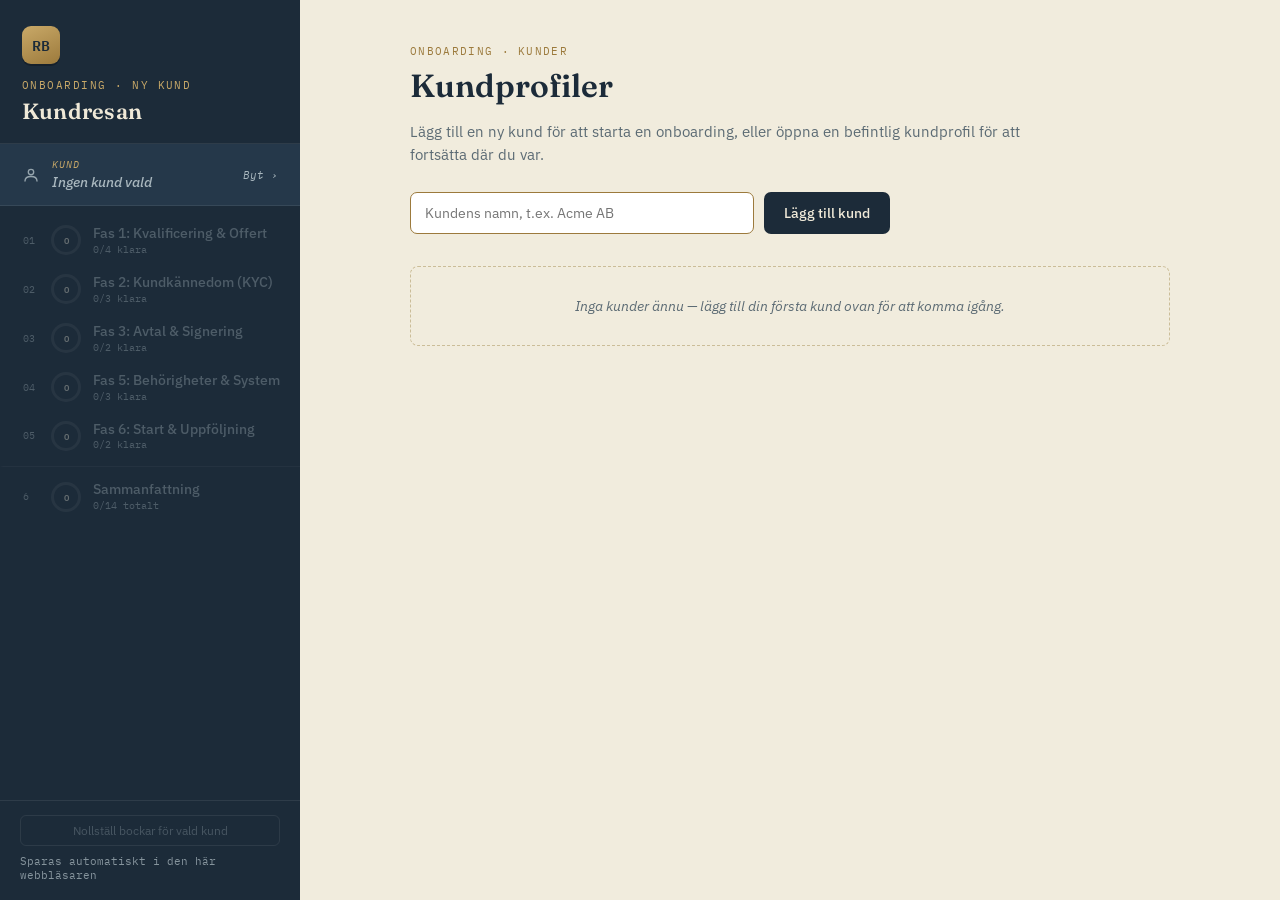
==== index.html @ bda029a4 "Rename Index.html to index.html" ====
<!DOCTYPE html>
<html lang="sv">
<head>
<meta charset="UTF-8">
<meta name="viewport" content="width=device-width, initial-scale=1.0">
<title>Kundresa · Onboardingchecklista</title>
<link rel="preconnect" href="https://fonts.googleapis.com">
<link rel="preconnect" href="https://fonts.gstatic.com" crossorigin>
<link href="https://fonts.googleapis.com/css2?family=Fraunces:ital,opsz,wght@0,9..144,500;0,9..144,600;0,9..144,700;1,9..144,500&family=IBM+Plex+Sans:wght@400;500;600&family=IBM+Plex+Mono:wght@500;600&display=swap" rel="stylesheet">
<!-- Länk till CSS-filen -->
<link rel="stylesheet" href="style.css">
</head>
<body>

<aside id="sidebar">
  <div class="brand">
    <div class="mark">RB</div>
    <div class="eyebrow">Onboarding · Ny kund</div>
    <h1>Kundresan</h1>
  </div>
  <button id="client-btn" type="button">
    <svg viewBox="0 0 24 24" fill="none" stroke="currentColor" stroke-width="1.8"><path d="M4 20c0-4 3.5-6 8-6s8 2 8 6" stroke-linecap="round"/><circle cx="12" cy="8" r="3.6"/></svg>
    <span class="cb-text">
      <span class="cb-cap">Kund</span>
      <span class="cb-name" id="client-name-label">Ingen kund vald</span>
    </span>
    <span class="cb-chevron">Byt ›</span>
  </button>
  <nav id="tabs"></nav>
  <div id="sidebar-footer">
    <button id="reset-btn" type="button">Nollställ bockar för vald kund</button>
    <div id="save-status">Sparas automatiskt i den här webbläsaren</div>
  </div>
</aside>

<main id="main"></main>

<!-- Länk till JavaScript-filen -->
<script src="script.js"></script>
</body>
</html>
---- style.css ----
:root{
    --ink:#1C2B39;
    --ink-2:#25384A;
    --ink-3:#2E4459;
    --parchment:#F1ECDD;
    --parchment-2:#E4DAC0;
    --parchment-3:#D8CBA8;
    --brass:#9C7A3C;
    --brass-light:#C9A968;
    --red:#A63B32;
    --green:#3E7A55;
    --line:#CBBD98;
    --text-dark:#20303F;
    --text-dim:#5C6B74;
    --text-light:#EFE9D8;
    --text-light-dim:#A9B7BE;
  }
  *{box-sizing:border-box;}
  html,body{margin:0;padding:0;height:100%;}
  body{
    font-family:'IBM Plex Sans', sans-serif;
    background:var(--parchment);
    color:var(--text-dark);
    display:flex;
    min-height:100vh;
    overflow:hidden;
  }
  ::selection{ background:var(--brass-light); color:var(--ink); }
  button{ font-family:inherit; }

  /* ---------- SIDEBAR ---------- */
  #sidebar{
    width:300px;
    min-width:300px;
    background:var(--ink);
    color:var(--text-light);
    display:flex;
    flex-direction:column;
    height:100vh;
  }
  .brand{
    padding:26px 22px 18px 22px;
    border-bottom:1px solid rgba(255,255,255,0.08);
  }
  .brand .mark{
    width:38px;height:38px;border-radius:9px;
    background:linear-gradient(155deg, var(--brass-light), var(--brass));
    display:flex;align-items:center;justify-content:center;
    font-family:'IBM Plex Mono',monospace;font-weight:600;color:var(--ink);
    font-size:15px; margin-bottom:14px;
    box-shadow: 0 2px 0 rgba(0,0,0,0.25);
  }
  .brand .eyebrow{
    font-family:'IBM Plex Mono',monospace;
    font-size:10.5px; letter-spacing:.14em; text-transform:uppercase;
    color:var(--brass-light); margin-bottom:5px;
  }
  .brand h1{
    font-family:'Fraunces', serif; font-weight:600; font-size:22px;
    margin:0; letter-spacing:.01em; color:var(--text-light);
  }

  #client-btn{
    display:flex; align-items:center; gap:12px; width:100%;
    background:var(--ink-2); border:none; border-bottom:1px solid rgba(255,255,255,0.08);
    color:var(--text-light); padding:14px 22px; cursor:pointer; text-align:left;
    transition:background .15s ease;
  }
  #client-btn:hover{ background:var(--ink-3); }
  #client-btn.no-client{ color:var(--text-light-dim); font-style:italic; }
  #client-btn svg{ width:18px; height:18px; flex-shrink:0; opacity:.85; }
  #client-btn .cb-text{ flex:1; min-width:0; }
  #client-btn .cb-cap{
    font-family:'IBM Plex Mono',monospace; font-size:9.5px; letter-spacing:.1em;
    text-transform:uppercase; color:var(--brass-light); display:block; margin-bottom:2px;
  }
  #client-btn .cb-name{ font-size:14px; font-weight:500; white-space:nowrap; overflow:hidden; text-overflow:ellipsis; display:block; }
  #client-btn .cb-chevron{ font-family:'IBM Plex Mono',monospace; font-size:11px; color:var(--text-light-dim); }

  nav#tabs{
    flex:1; overflow-y:auto; padding:10px 0 10px 0;
  }
  nav#tabs::-webkit-scrollbar{width:8px;}
  nav#tabs::-webkit-scrollbar-thumb{background:var(--ink-3); border-radius:4px;}
  nav#tabs.disabled{ opacity:.35; pointer-events:none; }

  .tab-btn{
    width:100%; background:none; border:none; cursor:pointer;
    display:flex; align-items:center; gap:12px;
    padding:9px 20px; text-align:left;
    border-left:3px solid transparent;
    color:var(--text-light-dim);
    font-family:'IBM Plex Sans', sans-serif;
    transition:background .15s ease, color .15s ease, border-color .15s ease;
  }
  .tab-btn:hover{ background:var(--ink-2); color:var(--text-light); }
  .tab-btn.active{
    background:var(--ink-2); color:var(--text-light);
    border-left-color:var(--brass-light);
  }
  .tab-btn .num{
    font-family:'IBM Plex Mono',monospace; font-size:10px; color:var(--text-light-dim);
    width:16px; flex-shrink:0;
  }
  .tab-btn.active .num{ color: var(--brass-light); }
  .tab-btn .label{
    flex:1; min-width:0;
    display:flex; flex-direction:column; gap:1px;
  }
  .tab-btn .label .t{
    font-size:13.5px; font-weight:500; line-height:1.25;
    white-space:normal;
  }
  .tab-btn .label .f{
    font-family:'IBM Plex Mono',monospace; font-size:10px; color:var(--text-light-dim);
  }
  .tab-btn.summary-btn{
    border-top:1px solid rgba(255,255,255,0.1);
    margin-top:6px; padding-top:14px;
  }

  .ring{
    --pct:0; --ringcolor:#A63B32;
    width:30px; height:30px; border-radius:50%; flex-shrink:0;
    background:conic-gradient(var(--ringcolor) calc(var(--pct)*1%), rgba(255,255,255,.14) 0);
    display:flex; align-items:center; justify-content:center;
    position:relative;
  }
  .ring::before{
    content:''; position:absolute; inset:3px; border-radius:50%;
    background:var(--ink);
  }
  .ring span{
    position:relative; z-index:1;
    font-family:'IBM Plex Mono',monospace; font-size:8.5px; font-weight:600;
    color:var(--text-light);
  }
  .tab-btn.active .ring::before{ background:var(--ink-2); }

  #sidebar-footer{
    padding:14px 20px 18px 20px; border-top:1px solid rgba(255,255,255,0.08);
    font-family:'IBM Plex Mono',monospace; font-size:10.5px; color:var(--text-light-dim);
  }
  #reset-btn{
    background:none; border:1px solid rgba(255,255,255,0.25); color:var(--text-light-dim);
    font-family:'IBM Plex Sans',sans-serif; font-size:11.5px; padding:7px 12px;
    border-radius:6px; cursor:pointer; width:100%; margin-bottom:8px;
    transition:all .15s ease;
  }
  #reset-btn:hover{ border-color:var(--red); color:#e6a49e; }
  #reset-btn:disabled{ opacity:.3; cursor:not-allowed; }
  #save-status{ opacity:.75; }

  /* ---------- MAIN ---------- */
  #main{
    flex:1; height:100vh; overflow-y:auto;
    padding:44px 56px 80px 56px;
  }
  .page{ display:none; max-width:760px; margin:0 auto; animation:fade .25s ease; }
  .page.active{ display:block; }
  @keyframes fade{ from{opacity:0; transform:translateY(4px);} to{opacity:1; transform:translateY(0);} }

  .page-eyebrow{
    font-family:'IBM Plex Mono',monospace; font-size:11px; letter-spacing:.12em;
    text-transform:uppercase; color:var(--brass); margin-bottom:8px;
  }
  .page h2{
    font-family:'Fraunces', serif; font-size:32px; font-weight:600; margin:0 0 10px 0;
    color:var(--ink);
  }
  .page .syfte{
    font-size:14.5px; line-height:1.6; color:var(--text-dim); max-width:620px; margin-bottom:26px;
  }

  .progress-wrap{ margin-bottom:34px; }
  .progress-top{
    display:flex; align-items:baseline; justify-content:space-between; margin-bottom:8px;
  }
  .progress-top .pct-num{
    font-family:'IBM Plex Mono',monospace; font-size:15px; font-weight:600; color:var(--ink);
  }
  .progress-top .frac{
    font-family:'IBM Plex Mono',monospace; font-size:12px; color:var(--text-dim);
  }
  .bar-track{
    height:15px; border-radius:8px; background:var(--parchment-3);
    border:1px solid var(--brass); overflow:hidden; position:relative;
  }
  .bar-fill{
    height:100%; border-radius:7px; width:0%;
    background:var(--red);
    transition:width .3s ease, background-color .3s ease;
  }

  .group{ margin-bottom:28px; }
  .group-head{
    display:flex; align-items:baseline; gap:8px; margin-bottom:4px;
    padding-bottom:6px; border-bottom:1px solid var(--line);
  }
  .group-head .gnum{
    font-family:'IBM Plex Mono',monospace; font-size:12px; color:var(--brass); font-weight:600;
  }
  .group-head .gtitle{
    font-family:'Fraunces', serif; font-style:italic; font-size:16px; color:var(--ink);
    font-weight:500;
  }

  .item{
    display:flex; align-items:flex-start; gap:12px;
    padding:9px 2px; border-bottom:1px dotted var(--line);
    cursor:pointer;
  }
  .item:last-child{ border-bottom:none; }
  .item input{ display:none; }
  .box{
    width:19px; height:19px; margin-top:1px; flex-shrink:0;
    border:2px solid var(--brass); border-radius:4px;
    display:flex; align-items:center; justify-content:center;
    background:var(--parchment); transition:all .15s ease;
  }
  .box svg{ width:12px; height:12px; opacity:0; transform:scale(.5); transition:all .15s ease; }
  .item input:checked + .box{ background:var(--green); border-color:var(--green); }
  .item input:checked + .box svg{ opacity:1; transform:scale(1); }
  .item span.txt{
    font-size:14px; line-height:1.5; color:var(--text-dark); padding-top:1px;
    transition:color .15s ease;
  }
  .item input:checked ~ span.txt{ color:var(--text-dim); }

  /* ---------- SUMMARY PAGE ---------- */
  .summary-hero{
    display:flex; flex-direction:column; align-items:center; text-align:center;
    padding:10px 0 40px 0; border-bottom:1px solid var(--line); margin-bottom:30px;
  }
  .big-ring{
    --pct:0; --ringcolor:#A63B32;
    width:150px; height:150px; border-radius:50%;
    background:conic-gradient(var(--ringcolor) calc(var(--pct)*1%), var(--parchment-3) 0);
    display:flex; align-items:center; justify-content:center; margin-bottom:16px;
    position:relative;
  }
  .big-ring::before{ content:''; position:absolute; inset:9px; border-radius:50%; background:var(--parchment); box-shadow:inset 0 0 0 1px var(--brass); }
  .big-ring .num{
    position:relative; z-index:1; font-family:'IBM Plex Mono',monospace;
    font-size:34px; font-weight:600; color:var(--ink);
  }
  .summary-hero .cap{
    font-family:'IBM Plex Mono',monospace; font-size:11px; letter-spacing:.12em;
    text-transform:uppercase; color:var(--brass);
  }
  .summary-hero .sub{ font-size:13.5px; color:var(--text-dim); margin-top:6px; }

  .sum-row{
    display:flex; align-items:center; gap:16px; padding:12px 4px;
    border-bottom:1px dotted var(--line); cursor:pointer;
  }
  .sum-row:hover{ background:rgba(156,122,60,0.06); }
  .sum-row .sname{ width:230px; flex-shrink:0; font-size:13.5px; font-weight:500; color:var(--ink); }
  .sum-row .sbar{ flex:1; height:9px; border-radius:5px; background:var(--parchment-3); border:1px solid var(--brass); overflow:hidden; }
  .sum-row .sbar-fill{ height:100%; background:var(--red); width:0%; transition:width .3s ease, background-color .3s ease;}
  .sum-row .sfrac{ width:64px; text-align:right; font-family:'IBM Plex Mono',monospace; font-size:11.5px; color:var(--text-dim); flex-shrink:0;}

  /* ---------- CUSTOMERS PAGE ---------- */
  .add-client-form{
    display:flex; gap:10px; margin-bottom:32px; max-width:480px;
  }
  .add-client-form input[type="text"]{
    flex:1; padding:11px 14px; border:1px solid var(--brass); border-radius:7px;
    background:#fff; font-family:'IBM Plex Sans',sans-serif; font-size:14px; color:var(--text-dark);
  }
  .add-client-form input[type="text"]:focus{ outline:2px solid var(--brass-light); outline-offset:1px; }
  .add-client-form button{
    background:var(--ink); color:var(--text-light); border:none; border-radius:7px;
    padding:0 20px; font-size:13.5px; font-weight:500; cursor:pointer; white-space:nowrap;
    transition:background .15s ease;
  }
  .add-client-form button:hover{ background:var(--ink-2); }

  .client-card{
    display:flex; align-items:center; gap:16px; padding:16px 4px;
    border-bottom:1px dotted var(--line); cursor:pointer;
  }
  .client-card:hover{ background:rgba(156,122,60,0.06); }
  .client-card .cring{
    --pct:0; --ringcolor:#A63B32;
    width:42px; height:42px; border-radius:50%; flex-shrink:0;
    background:conic-gradient(var(--ringcolor) calc(var(--pct)*1%), var(--parchment-3) 0);
    display:flex; align-items:center; justify-content:center; position:relative;
  }
  .client-card .cring::before{ content:''; position:absolute; inset:4px; border-radius:50%; background:var(--parchment); }
  .client-card .cring span{ position:relative; z-index:1; font-family:'IBM Plex Mono',monospace; font-size:10.5px; font-weight:600; color:var(--ink); }
  .client-card .cinfo{ flex:1; min-width:0; }
  .client-card .cname{ font-family:'Fraunces',serif; font-size:17px; font-weight:600; color:var(--ink); }
  .client-card .cmeta{ font-family:'IBM Plex Mono',monospace; font-size:11px; color:var(--text-dim); margin-top:2px; }
  .client-card .copen{ font-size:12.5px; color:var(--brass); font-weight:500; flex-shrink:0; }
  .client-card .cdel{
    font-size:11.5px; color:var(--text-dim); background:none; border:none; cursor:pointer;
    padding:6px 8px; border-radius:5px; flex-shrink:0;
  }
  .client-card .cdel:hover{ color:var(--red); background:rgba(166,59,50,0.08); }
  .empty-clients{
    padding:30px 4px; color:var(--text-dim); font-size:14px; font-style:italic;
    border:1px dashed var(--line); border-radius:8px; text-align:center;
  }

  @media (max-width:820px){
    body{ flex-direction:column; overflow:auto; }
    #sidebar{ width:100%; height:auto; min-width:0; }
    nav#tabs{ display:flex; overflow-x:auto; overflow-y:hidden; white-space:nowrap; padding:8px; }
    .tab-btn{ width:auto; border-left:none; border-bottom:3px solid transparent; flex-shrink:0; }
    .tab-btn.active{ border-left:none; border-bottom-color:var(--brass-light); }
    .tab-btn.summary-btn{ border-top:none; margin-top:0; padding-top:9px; border-left:1px solid rgba(255,255,255,0.1); }
    #sidebar-footer{ display:none; }
    #main{ height:auto; padding:28px 18px 60px 18px; }
    .sum-row .sname{ width:120px; font-size:12.5px; }
  }

  @media (prefers-reduced-motion: reduce){
    *{ animation:none !important; transition:none !important; }
  }
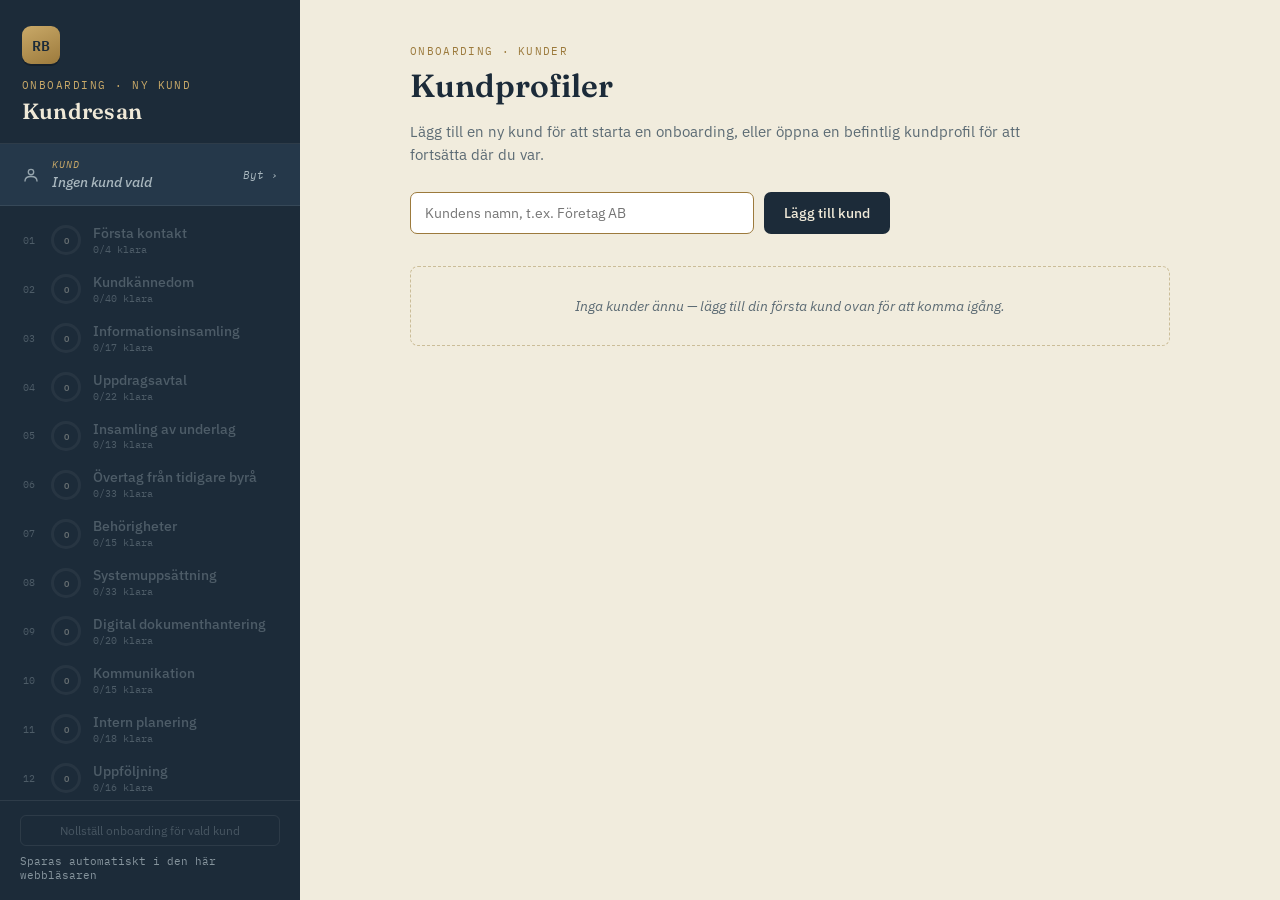
==== commit cb76c81f: "Merge branch 'main' of https://github.com/RolphRolph/Onboarding" ====
--- a/index.html
+++ b/index.html
@@ -28,7 +28,7 @@
   </button>
   <nav id="tabs"></nav>
   <div id="sidebar-footer">
-    <button id="reset-btn" type="button">Nollställ bockar för vald kund</button>
+    <button id="reset-btn" type="button">Nollställ onboarding för vald kund</button>
     <div id="save-status">Sparas automatiskt i den här webbläsaren</div>
   </div>
 </aside>
--- a/style.css
+++ b/style.css
@@ -317,4 +317,128 @@
 
   @media (prefers-reduced-motion: reduce){
     *{ animation:none !important; transition:none !important; }
-  }+  }
+/* ========================================================================
+   FAS 1 – FÖRETAGSUPPGIFTER OCH UPPDRAGSPROFIL
+   Endast tillägg för den nya Fas 1-vyn. Befintliga checkliststilar ovan
+   lämnas orörda så att Fas 2–12 behåller sitt nuvarande utseende.
+   ======================================================================== */
+.phase-block{
+  display:grid; grid-template-columns:44px 1fr; gap:16px;
+  padding:26px 0; border-top:1px solid var(--line);
+}
+.phase-block > div:last-child{ min-width:0; }
+.phase-number{
+  font-family:'IBM Plex Mono',monospace; font-size:11px; font-weight:600;
+  color:var(--brass); padding-top:5px;
+}
+.phase-block h3, .phase-summary h3{
+  font-family:'Fraunces',serif; font-size:21px; color:var(--ink);
+  margin:0 0 14px 0; font-weight:600;
+}
+.phase-block h3 .required{
+  display:inline-block; margin-left:8px; vertical-align:2px;
+  font-family:'IBM Plex Mono',monospace; font-size:9px; font-weight:600;
+  letter-spacing:.06em; text-transform:uppercase; color:var(--brass);
+  border:1px solid var(--line); border-radius:999px; padding:3px 7px;
+}
+.block-help{ margin:-4px 0 16px; color:var(--text-dim); font-size:13.5px; line-height:1.55; }
+.choice-row{ display:flex; flex-wrap:wrap; gap:10px; }
+.choice-card{
+  display:flex; align-items:center; gap:9px; padding:11px 14px;
+  border:1px solid var(--line); border-radius:8px; background:rgba(255,255,255,.28);
+  cursor:pointer; font-size:14px; min-width:190px;
+}
+.choice-card:hover{ border-color:var(--brass); }
+.choice-card input{ position:absolute; opacity:0; pointer-events:none; }
+.choice-dot{ width:16px; height:16px; border:2px solid var(--brass); border-radius:50%; position:relative; flex-shrink:0; }
+.choice-card input:checked + .choice-dot::after{ content:''; position:absolute; inset:3px; background:var(--ink); border-radius:50%; }
+.choice-card:has(input:checked){ border-color:var(--brass); background:rgba(201,169,104,.12); }
+.info-box, .empty-state{
+  margin-top:12px; padding:11px 13px; border-radius:7px; font-size:12.5px; line-height:1.5;
+  background:rgba(156,122,60,.08); border:1px solid rgba(156,122,60,.28); color:var(--text-dim);
+}
+.empty-state{ border-style:dashed; }
+.service-grid{ display:grid; grid-template-columns:repeat(2,minmax(0,1fr)); gap:8px 12px; }
+.service-option{
+  display:flex; align-items:flex-start; gap:9px; padding:9px 10px;
+  border:1px solid transparent; border-radius:7px; cursor:pointer; font-size:13.5px;
+}
+.service-option:hover{ background:rgba(156,122,60,.06); }
+.service-option input{ position:absolute; opacity:0; pointer-events:none; }
+.native-box{
+  width:18px; height:18px; border:2px solid var(--brass); border-radius:4px;
+  flex-shrink:0; position:relative; margin-top:1px;
+}
+.service-option input:checked + .native-box{ background:var(--green); border-color:var(--green); }
+.service-option input:checked + .native-box::after{
+  content:'✓'; position:absolute; inset:-3px 0 0 1px; text-align:center;
+  color:#fff; font-size:13px; font-weight:600;
+}
+.field{ display:flex; flex-direction:column; gap:6px; font-size:12.5px; color:var(--text-dim); }
+.field input, .scope-table input{
+  width:100%; border:1px solid var(--line); border-radius:7px; background:#fff;
+  color:var(--text-dark); font:inherit; padding:10px 11px;
+}
+.field input:focus, .scope-table input:focus{ outline:2px solid var(--brass-light); outline-offset:1px; border-color:var(--brass); }
+.other-field{ margin-top:12px; max-width:420px; }
+.field-grid.three{ display:grid; grid-template-columns:repeat(3,minmax(0,1fr)); gap:12px; }
+.scope-table{
+  display:grid; grid-template-columns:minmax(150px,1.2fr) minmax(140px,1fr) minmax(140px,1fr);
+  gap:8px 10px; align-items:center;
+}
+.scope-head{
+  font-family:'IBM Plex Mono',monospace; font-size:10px; color:var(--text-dim);
+  line-height:1.35; padding-bottom:4px;
+}
+.scope-label{ font-size:13px; color:var(--text-dark); }
+.rule-card{
+  border:1px solid var(--line); border-radius:9px; padding:15px 16px;
+  margin:10px 0; background:rgba(255,255,255,.25);
+}
+.rule-card.status-possible{ border-left:4px solid var(--green); }
+.rule-card.status-blocked{ border-left:4px solid var(--red); }
+.rule-card.status-review{ border-left:4px solid var(--brass-light); }
+.rule-title{
+  font-family:'IBM Plex Mono',monospace; text-transform:uppercase;
+  letter-spacing:.07em; font-size:10px; color:var(--brass); margin-bottom:8px;
+}
+.rule-result{ font-size:13.5px; line-height:1.5; color:var(--ink); }
+.rule-card details{ margin-top:9px; font-size:12px; color:var(--text-dim); }
+.rule-card summary{ cursor:pointer; color:var(--brass); font-weight:500; }
+.rule-card details p{ margin:7px 0 0; line-height:1.55; }
+.rule-options{ display:flex; flex-wrap:wrap; gap:8px; margin-top:10px; }
+.rule-option{
+  display:flex; gap:8px; align-items:flex-start; min-width:150px; flex:1;
+  border:1px solid var(--line); border-radius:7px; padding:9px 10px;
+  background:var(--parchment); cursor:pointer;
+}
+.rule-option input{ margin-top:2px; accent-color:var(--ink); }
+.rule-option span{ display:flex; flex-direction:column; gap:2px; }
+.rule-option strong{ font-size:13px; color:var(--ink); }
+.rule-option small{ font-size:10.5px; line-height:1.35; color:var(--text-dim); }
+.rule-option.is-disabled{ opacity:.45; cursor:not-allowed; background:var(--parchment-2); }
+.micro-help{ margin:10px 0 0; color:var(--text-dim); font-size:11.5px; line-height:1.45; }
+.phase-summary{
+  margin-top:28px; padding:24px; border:1px solid var(--brass);
+  border-radius:10px; background:rgba(255,255,255,.24);
+}
+.phase-summary h4{
+  margin:22px 0 8px; font-family:'IBM Plex Mono',monospace; font-size:10px;
+  letter-spacing:.08em; text-transform:uppercase; color:var(--brass);
+}
+.summary-grid{ display:grid; grid-template-columns:160px 1fr; border-top:1px solid var(--line); }
+.summary-grid > span, .summary-grid > strong{ padding:8px 0; border-bottom:1px dotted var(--line); font-size:12.5px; line-height:1.45; }
+.summary-grid > span{ color:var(--text-dim); }
+.summary-grid > strong{ color:var(--ink); font-weight:500; }
+.final-choices{ display:flex; flex-wrap:wrap; gap:8px; }
+.final-choices span{ padding:8px 10px; border-radius:6px; background:var(--parchment-2); font-size:12px; }
+
+@media (max-width:820px){
+  .phase-block{ grid-template-columns:30px 1fr; gap:8px; }
+  .service-grid, .field-grid.three{ grid-template-columns:1fr; }
+  .scope-table{ grid-template-columns:1fr 1fr; }
+  .scope-table .scope-head:first-child{ display:none; }
+  .scope-label{ grid-column:1 / -1; margin-top:7px; font-weight:500; }
+  .summary-grid{ grid-template-columns:120px 1fr; }
+}
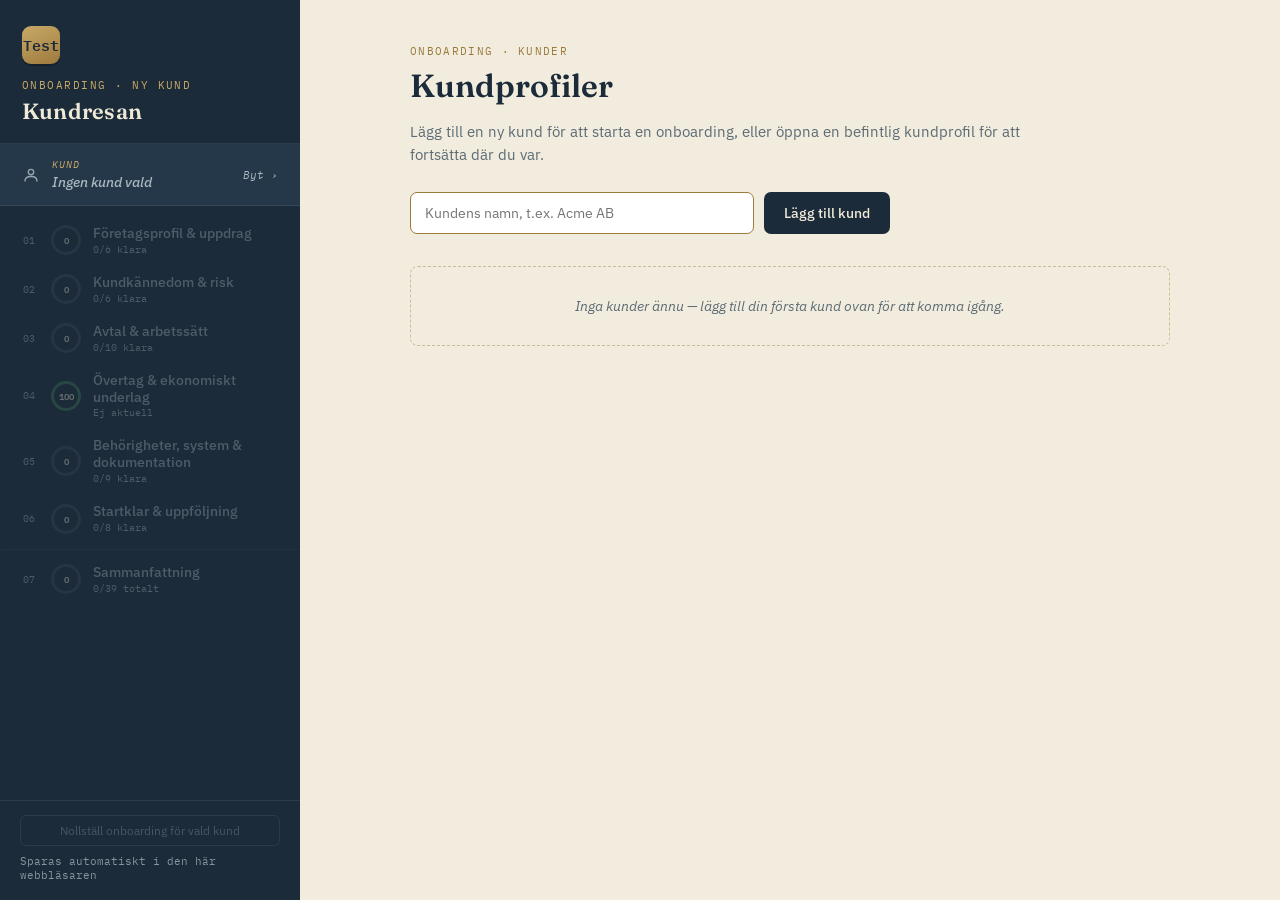
==== commit f78d0647: "Update brand mark in sidebar" ====
--- a/index.html
+++ b/index.html
@@ -14,7 +14,7 @@
 
 <aside id="sidebar">
   <div class="brand">
-    <div class="mark">RB</div>
+    <div class="mark">Test</div>
     <div class="eyebrow">Onboarding · Ny kund</div>
     <h1>Kundresan</h1>
   </div>
--- a/style.css
+++ b/style.css
@@ -442,3 +442,118 @@
   .scope-label{ grid-column:1 / -1; margin-top:7px; font-weight:500; }
   .summary-grid{ grid-template-columns:120px 1fr; }
 }
+
+/* ========================================================================
+   FAS 2 – KUNDKÄNNEDOM
+   Endast tillägg för den villkorsstyrda Fas 2-vyn. Grundkomponenter från
+   Fas 1 återanvänds för att undvika onödig CSS och behålla samma uttryck.
+   ======================================================================== */
+.field-grid.two{ display:grid; grid-template-columns:repeat(2,minmax(0,1fr)); gap:12px; }
+.service-grid.single{ grid-template-columns:1fr; }
+.choice-card.is-disabled{ opacity:.42; cursor:not-allowed; background:var(--parchment-2); }
+.choice-card.is-disabled:hover{ border-color:var(--line); }
+
+.kyc-check{ padding-left:0; }
+.compact-details{
+  margin:8px 0 14px; padding:0 0 0 27px;
+  color:var(--text-dim); font-size:12px;
+}
+.compact-details summary{ cursor:pointer; color:var(--brass); font-weight:500; }
+.compact-details .field-grid{ margin-top:10px; max-width:520px; }
+
+.mini-question{ margin-top:16px; }
+.mini-question > strong{
+  display:block; margin-bottom:8px; font-size:12.5px; color:var(--ink); font-weight:600;
+}
+.choice-row.compact .choice-card{ min-width:105px; }
+.conditional-block{
+  margin:10px 0 2px; padding:12px 14px; border-left:3px solid var(--brass-light);
+  background:rgba(201,169,104,.08); border-radius:0 7px 7px 0;
+}
+.conditional-block .field{ max-width:440px; }
+
+.alert-box{
+  margin:10px 0; padding:10px 12px; border-radius:7px;
+  font-size:12.5px; line-height:1.5;
+}
+.alert-box.warning{ background:rgba(201,169,104,.12); border:1px solid rgba(156,122,60,.35); color:var(--text-dark); }
+.alert-box.danger{ background:rgba(166,59,50,.08); border:1px solid rgba(166,59,50,.28); color:var(--text-dark); }
+
+.phase1-context{
+  display:grid; grid-template-columns:repeat(3,minmax(0,1fr)); gap:8px;
+  margin:12px 0 14px;
+}
+.phase1-context span{
+  display:flex; flex-direction:column; gap:3px; padding:9px 10px;
+  border:1px solid var(--line); border-radius:7px; background:rgba(255,255,255,.22);
+}
+.phase1-context small{
+  font-family:'IBM Plex Mono',monospace; font-size:9px; line-height:1.35;
+  color:var(--text-dim); text-transform:uppercase; letter-spacing:.04em;
+}
+.phase1-context strong{ font-size:12px; line-height:1.4; color:var(--ink); font-weight:500; }
+.kyc-fields{ margin-top:6px; }
+
+.kyc-control-row{
+  padding:10px 0 14px; border-bottom:1px dotted var(--line);
+}
+.kyc-control-row + .kyc-control-row{ margin-top:4px; }
+.kyc-control-row .choice-row{ margin:3px 0 0 27px; }
+
+.risk-list{
+  margin:10px 0 16px; border:1px solid var(--line); border-radius:8px;
+  padding:8px 12px; background:rgba(255,255,255,.2);
+}
+.risk-indicator, .risk-clear{ padding:5px 0; font-size:12.5px; line-height:1.4; }
+.risk-indicator + .risk-indicator{ border-top:1px dotted var(--line); }
+.kyc-single-field{ margin-top:12px; max-width:520px; }
+
+.kyc-conditional-section{ background:rgba(201,169,104,.035); }
+
+@media (max-width:820px){
+  .field-grid.two, .phase1-context{ grid-template-columns:1fr; }
+  .kyc-control-row .choice-row{ margin-left:0; }
+}
+
+/* ========================================================================
+   SEXFASSTRUKTUR – små tillägg för Fas 1 och de handlingsorienterade Fas 3–6.
+   Befintliga komponenter återanvänds; dessa regler lägger bara till kompakt
+   styrdata, kontext från tidigare faser och status för "Startklar".
+   ======================================================================== */
+.compact-choice-stack{
+  display:flex; flex-direction:column; gap:0; max-width:620px;
+  border-top:1px dotted var(--line);
+}
+.compact-choice-line{
+  display:flex; align-items:center; justify-content:space-between; gap:18px;
+  padding:10px 0; border-bottom:1px dotted var(--line);
+}
+.compact-choice-line > span{ font-size:13.5px; color:var(--text-dark); }
+.compact-choice-line .choice-card{ min-width:76px; padding:8px 10px; }
+
+.section-context{
+  margin:-6px 0 26px; padding:13px 15px;
+  border:1px solid rgba(156,122,60,.28); border-radius:8px;
+  background:rgba(156,122,60,.06); color:var(--text-dim);
+  font-size:12.5px; line-height:1.5;
+}
+.section-context strong{ color:var(--ink); font-weight:600; }
+.section-context p{ margin:6px 0 0; }
+.section-context.status-neutral{ background:rgba(255,255,255,.22); }
+.context-chips{ display:flex; flex-wrap:wrap; gap:6px; margin-top:8px; }
+.context-chips span{
+  padding:4px 8px; border:1px solid var(--line); border-radius:999px;
+  background:var(--parchment); color:var(--text-dark); font-size:11.5px;
+}
+.item.is-disabled{ opacity:.48; cursor:not-allowed; }
+.item.is-disabled .box{ background:var(--parchment-2); }
+.item-note{
+  display:block; margin-top:3px; color:var(--text-dim);
+  font-size:10.5px; line-height:1.35; font-weight:400;
+}
+.start-ready-card{ margin-top:30px; }
+
+@media (max-width:820px){
+  .compact-choice-line{ align-items:flex-start; flex-direction:column; gap:7px; }
+  .compact-choice-line .choice-row{ width:100%; }
+}
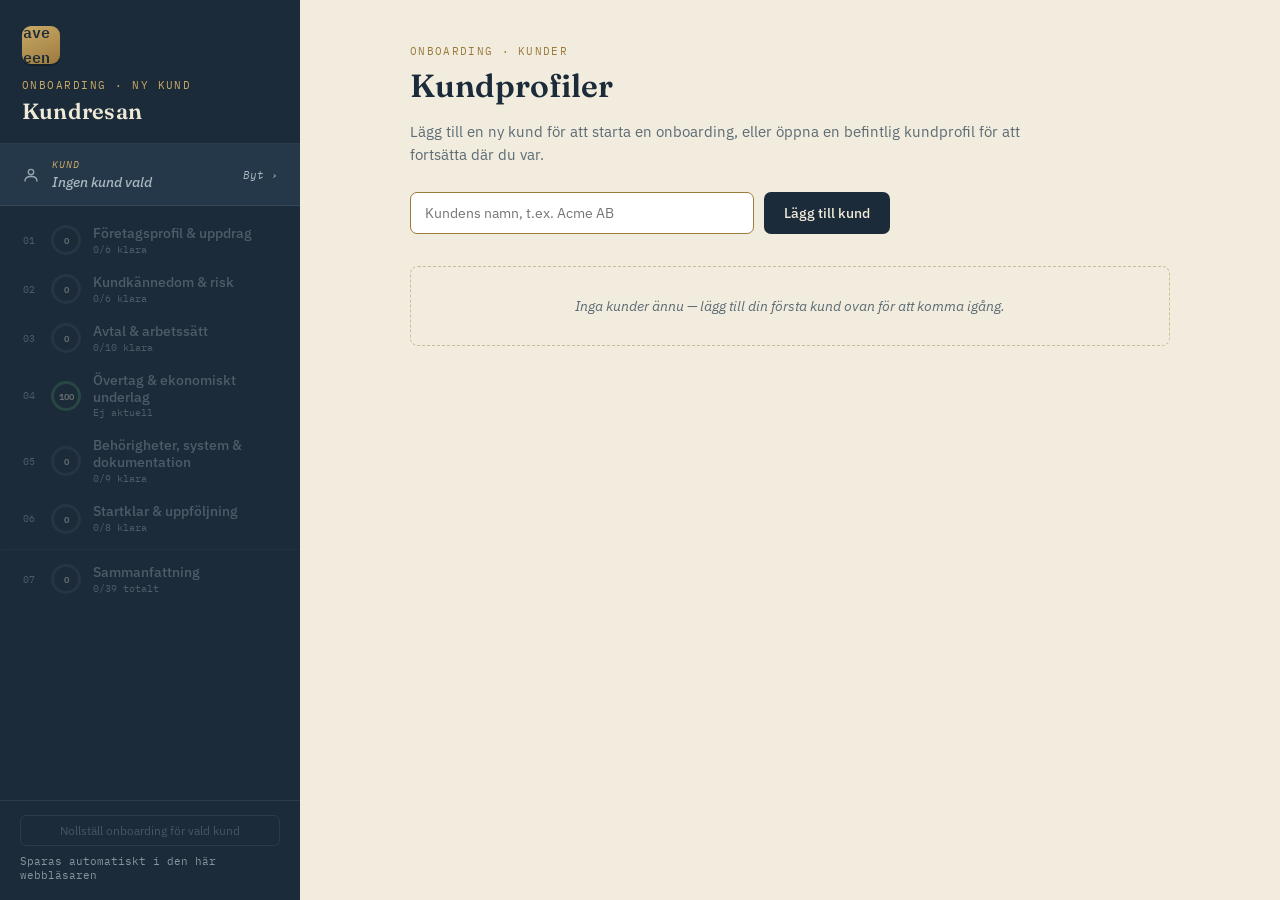
==== commit e95cbb1d: "Update index.html" ====
--- a/index.html
+++ b/index.html
@@ -14,7 +14,7 @@
 
 <aside id="sidebar">
   <div class="brand">
-    <div class="mark">Test</div>
+    <div class="mark">You have been hacked</div>
     <div class="eyebrow">Onboarding · Ny kund</div>
     <h1>Kundresan</h1>
   </div>
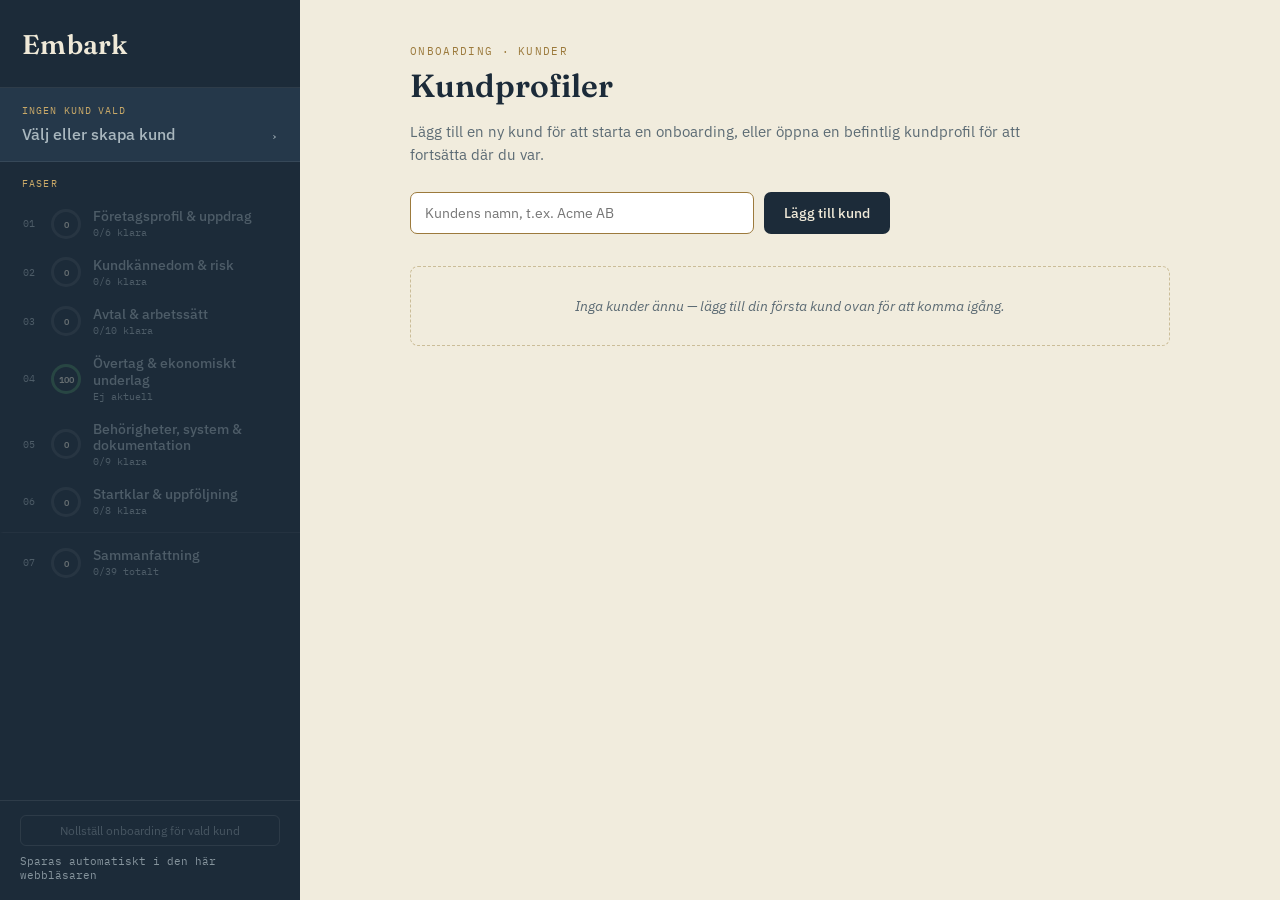
==== commit a2966c47: "Sidomenyn städad Den visar även markerad fas och %. Har även ändrat namn till "Embark"" ====
--- a/index.html
+++ b/index.html
@@ -3,7 +3,7 @@
 <head>
 <meta charset="UTF-8">
 <meta name="viewport" content="width=device-width, initial-scale=1.0">
-<title>Kundresa · Onboardingchecklista</title>
+<title>Embark</title>
 <link rel="preconnect" href="https://fonts.googleapis.com">
 <link rel="preconnect" href="https://fonts.gstatic.com" crossorigin>
 <link href="https://fonts.googleapis.com/css2?family=Fraunces:ital,opsz,wght@0,9..144,500;0,9..144,600;0,9..144,700;1,9..144,500&family=IBM+Plex+Sans:wght@400;500;600&family=IBM+Plex+Mono:wght@500;600&display=swap" rel="stylesheet">
@@ -14,18 +14,25 @@
 
 <aside id="sidebar">
   <div class="brand">
-    <div class="mark">You have been hacked</div>
-    <div class="eyebrow">Onboarding · Ny kund</div>
-    <h1>Kundresan</h1>
+    <h1>Embark</h1>
+    <div class="brand-subtitle"></div>
   </div>
   <button id="client-btn" type="button">
-    <svg viewBox="0 0 24 24" fill="none" stroke="currentColor" stroke-width="1.8"><path d="M4 20c0-4 3.5-6 8-6s8 2 8 6" stroke-linecap="round"/><circle cx="12" cy="8" r="3.6"/></svg>
     <span class="cb-text">
-      <span class="cb-cap">Kund</span>
-      <span class="cb-name" id="client-name-label">Ingen kund vald</span>
+      <span class="cb-cap" id="client-cap-label">Ingen kund vald</span>
+      <span class="cb-main">
+        <span class="cb-name" id="client-name-label">Välj eller skapa kund</span>
+        <span class="cb-chevron" id="client-action-label">›</span>
+      </span>
+      <span class="cb-progress" id="client-progress" hidden>
+        <span class="cb-progress-meta" id="client-progress-meta"></span>
+        <span class="client-progress-track" aria-hidden="true">
+          <span class="client-progress-fill" id="client-progress-fill"></span>
+        </span>
+      </span>
     </span>
-    <span class="cb-chevron">Byt ›</span>
   </button>
+  <div class="tabs-heading">Faser</div>
   <nav id="tabs"></nav>
   <div id="sidebar-footer">
     <button id="reset-btn" type="button">Nollställ onboarding för vald kund</button>
--- a/style.css
+++ b/style.css
@@ -39,46 +39,67 @@
     height:100vh;
   }
   .brand{
-    padding:26px 22px 18px 22px;
+    padding:28px 22px 22px 22px;
     border-bottom:1px solid rgba(255,255,255,0.08);
   }
-  .brand .mark{
-    width:38px;height:38px;border-radius:9px;
-    background:linear-gradient(155deg, var(--brass-light), var(--brass));
-    display:flex;align-items:center;justify-content:center;
-    font-family:'IBM Plex Mono',monospace;font-weight:600;color:var(--ink);
-    font-size:15px; margin-bottom:14px;
-    box-shadow: 0 2px 0 rgba(0,0,0,0.25);
-  }
-  .brand .eyebrow{
+  .brand h1{
+    font-family:'Fraunces', serif; font-weight:600; font-size:27px;
+    margin:0; letter-spacing:.01em; color:var(--text-light);
+  }
+  .brand-subtitle{
+    margin-top:4px;
     font-family:'IBM Plex Mono',monospace;
-    font-size:10.5px; letter-spacing:.14em; text-transform:uppercase;
-    color:var(--brass-light); margin-bottom:5px;
-  }
-  .brand h1{
-    font-family:'Fraunces', serif; font-weight:600; font-size:22px;
-    margin:0; letter-spacing:.01em; color:var(--text-light);
+    font-size:9.5px; letter-spacing:.12em; text-transform:uppercase;
+    color:var(--brass-light);
   }
 
   #client-btn{
-    display:flex; align-items:center; gap:12px; width:100%;
+    display:block; width:100%;
     background:var(--ink-2); border:none; border-bottom:1px solid rgba(255,255,255,0.08);
-    color:var(--text-light); padding:14px 22px; cursor:pointer; text-align:left;
+    color:var(--text-light); padding:16px 22px 17px; cursor:pointer; text-align:left;
     transition:background .15s ease;
   }
   #client-btn:hover{ background:var(--ink-3); }
-  #client-btn.no-client{ color:var(--text-light-dim); font-style:italic; }
-  #client-btn svg{ width:18px; height:18px; flex-shrink:0; opacity:.85; }
-  #client-btn .cb-text{ flex:1; min-width:0; }
+  #client-btn.no-client{ color:var(--text-light-dim); }
+  #client-btn .cb-text{ display:block; min-width:0; }
   #client-btn .cb-cap{
     font-family:'IBM Plex Mono',monospace; font-size:9.5px; letter-spacing:.1em;
-    text-transform:uppercase; color:var(--brass-light); display:block; margin-bottom:2px;
-  }
-  #client-btn .cb-name{ font-size:14px; font-weight:500; white-space:nowrap; overflow:hidden; text-overflow:ellipsis; display:block; }
-  #client-btn .cb-chevron{ font-family:'IBM Plex Mono',monospace; font-size:11px; color:var(--text-light-dim); }
+    text-transform:uppercase; color:var(--brass-light); display:block; margin-bottom:7px;
+  }
+  #client-btn .cb-main{
+    display:flex; align-items:baseline; justify-content:space-between; gap:12px; min-width:0;
+  }
+  #client-btn .cb-name{
+    display:block; min-width:0; overflow:hidden; text-overflow:ellipsis; white-space:nowrap;
+    font-size:15.5px; line-height:1.3; font-weight:600; color:var(--text-light);
+  }
+  #client-btn.no-client .cb-name{ color:var(--text-light-dim); font-weight:500; }
+  #client-btn .cb-chevron{
+    flex-shrink:0; font-family:'IBM Plex Mono',monospace; font-size:10.5px;
+    color:var(--text-light-dim); white-space:nowrap;
+  }
+  #client-btn .cb-progress{ display:block; margin-top:9px; }
+  #client-btn .cb-progress[hidden]{ display:none; }
+  #client-btn .cb-progress-meta{
+    display:block; margin-bottom:6px;
+    font-family:'IBM Plex Mono',monospace; font-size:9.5px; color:var(--text-light-dim);
+  }
+  .client-progress-track{
+    display:block; width:100%; height:4px; overflow:hidden; border-radius:999px;
+    background:rgba(255,255,255,.14);
+  }
+  .client-progress-fill{
+    display:block; width:0%; height:100%; border-radius:inherit;
+    transition:width .3s ease, background-color .3s ease;
+  }
+  .tabs-heading{
+    padding:15px 22px 5px;
+    font-family:'IBM Plex Mono',monospace; font-size:9.5px; letter-spacing:.12em;
+    text-transform:uppercase; color:var(--brass-light);
+  }
 
   nav#tabs{
-    flex:1; overflow-y:auto; padding:10px 0 10px 0;
+    flex:1; overflow-y:auto; padding:4px 0 10px 0;
   }
   nav#tabs::-webkit-scrollbar{width:8px;}
   nav#tabs::-webkit-scrollbar-thumb{background:var(--ink-3); border-radius:4px;}
@@ -306,6 +327,16 @@
   @media (max-width:820px){
     body{ flex-direction:column; overflow:auto; }
     #sidebar{ width:100%; height:auto; min-width:0; }
+    .brand{ padding:14px 18px 9px; }
+    .brand h1{ font-size:21px; }
+    .brand-subtitle{ margin-top:1px; font-size:8.5px; }
+    #client-btn{ padding:9px 18px 10px; }
+    #client-btn .cb-cap{ margin-bottom:3px; font-size:8.5px; }
+    #client-btn .cb-name{ font-size:13.5px; }
+    #client-btn .cb-progress{ margin-top:5px; }
+    #client-btn .cb-progress-meta{ margin-bottom:4px; font-size:8.5px; }
+    .client-progress-track{ height:3px; }
+    .tabs-heading{ display:none; }
     nav#tabs{ display:flex; overflow-x:auto; overflow-y:hidden; white-space:nowrap; padding:8px; }
     .tab-btn{ width:auto; border-left:none; border-bottom:3px solid transparent; flex-shrink:0; }
     .tab-btn.active{ border-left:none; border-bottom-color:var(--brass-light); }
@@ -313,6 +344,17 @@
     #sidebar-footer{ display:none; }
     #main{ height:auto; padding:28px 18px 60px 18px; }
     .sum-row .sname{ width:120px; font-size:12.5px; }
+  }
+
+  @media (max-width:560px){
+    .brand{ padding:11px 14px 6px; }
+    .brand h1{ font-size:19px; }
+    .brand-subtitle{ display:none; }
+    #client-btn{ padding:7px 14px 8px; }
+    #client-btn .cb-cap{ font-size:8px; }
+    #client-btn .cb-name{ font-size:13px; }
+    #client-btn .cb-chevron{ font-size:9.5px; }
+    nav#tabs{ padding:6px; }
   }
 
   @media (prefers-reduced-motion: reduce){
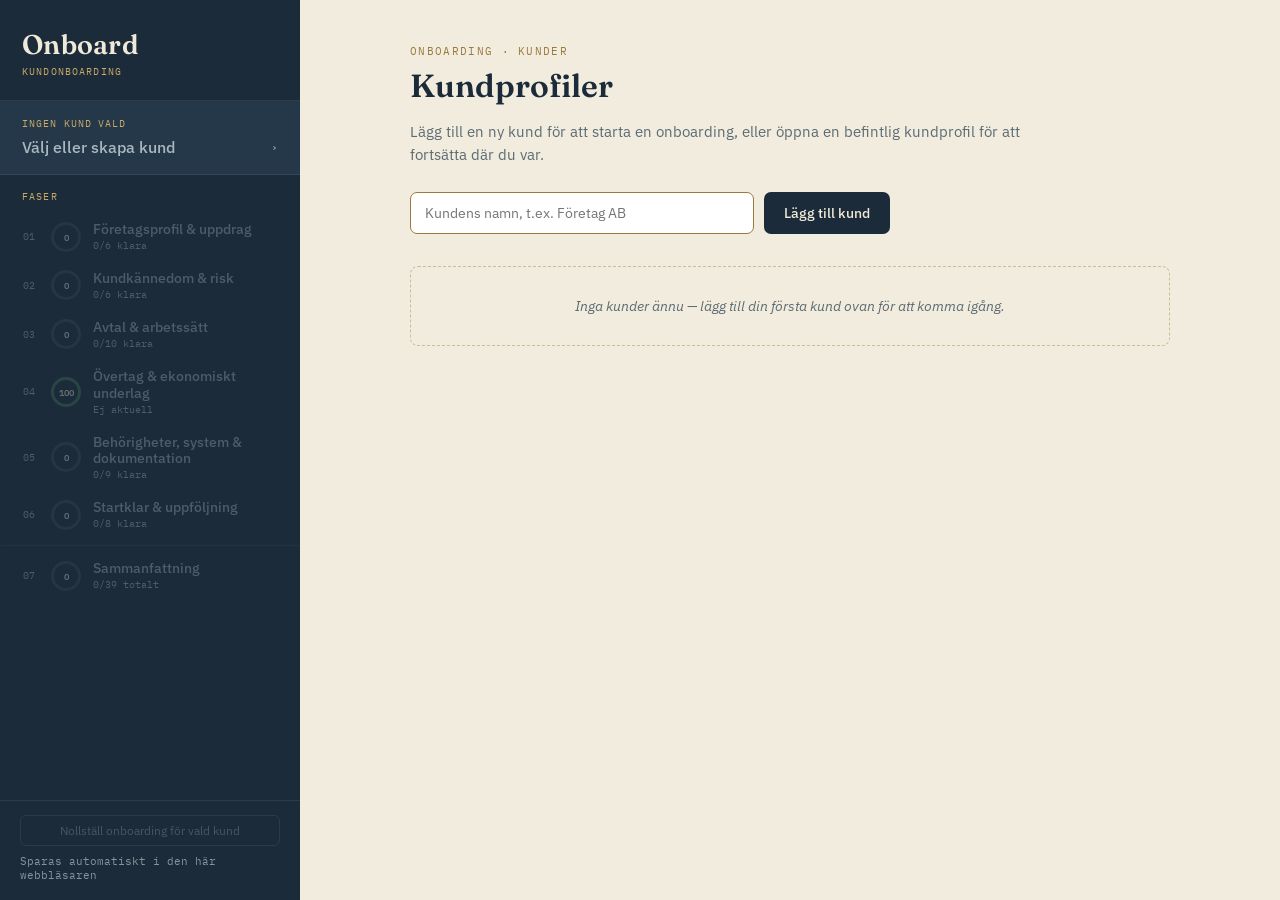
==== commit 39d91c09: "Knapp för "byt företag" Kontroll om företagsnamnet redan finns, gäller både gemener och versaler." ====
--- a/index.html
+++ b/index.html
@@ -3,7 +3,7 @@
 <head>
 <meta charset="UTF-8">
 <meta name="viewport" content="width=device-width, initial-scale=1.0">
-<title>Embark</title>
+<title>Onboard · Kundonboarding</title>
 <link rel="preconnect" href="https://fonts.googleapis.com">
 <link rel="preconnect" href="https://fonts.gstatic.com" crossorigin>
 <link href="https://fonts.googleapis.com/css2?family=Fraunces:ital,opsz,wght@0,9..144,500;0,9..144,600;0,9..144,700;1,9..144,500&family=IBM+Plex+Sans:wght@400;500;600&family=IBM+Plex+Mono:wght@500;600&display=swap" rel="stylesheet">
@@ -14,24 +14,28 @@
 
 <aside id="sidebar">
   <div class="brand">
-    <h1>Embark</h1>
-    <div class="brand-subtitle"></div>
+    <h1>Onboard</h1>
+    <div class="brand-subtitle">Kundonboarding</div>
   </div>
-  <button id="client-btn" type="button">
-    <span class="cb-text">
-      <span class="cb-cap" id="client-cap-label">Ingen kund vald</span>
-      <span class="cb-main">
-        <span class="cb-name" id="client-name-label">Välj eller skapa kund</span>
-        <span class="cb-chevron" id="client-action-label">›</span>
-      </span>
-      <span class="cb-progress" id="client-progress" hidden>
-        <span class="cb-progress-meta" id="client-progress-meta"></span>
-        <span class="client-progress-track" aria-hidden="true">
-          <span class="client-progress-fill" id="client-progress-fill"></span>
+  <div id="client-block">
+    <button id="client-btn" type="button">
+      <span class="cb-text">
+        <span class="cb-cap" id="client-cap-label">Ingen kund vald</span>
+        <span class="cb-main">
+          <span class="cb-name" id="client-name-label">Välj eller skapa kund</span>
+        </span>
+        <span class="cb-progress" id="client-progress" hidden>
+          <span class="cb-progress-meta" id="client-progress-meta"></span>
+          <span class="client-progress-track" aria-hidden="true">
+            <span class="client-progress-fill" id="client-progress-fill"></span>
+          </span>
         </span>
       </span>
-    </span>
-  </button>
+    </button>
+    <button id="client-switch-btn" type="button" aria-label="Välj eller skapa kund">
+      <span class="cb-chevron" id="client-action-label">›</span>
+    </button>
+  </div>
   <div class="tabs-heading">Faser</div>
   <nav id="tabs"></nav>
   <div id="sidebar-footer">
--- a/style.css
+++ b/style.css
@@ -53,14 +53,28 @@
     color:var(--brass-light);
   }
 
+  #client-block{
+    position:relative; background:var(--ink-2);
+    border-bottom:1px solid rgba(255,255,255,0.08);
+  }
   #client-btn{
     display:block; width:100%;
-    background:var(--ink-2); border:none; border-bottom:1px solid rgba(255,255,255,0.08);
+    background:none; border:none;
     color:var(--text-light); padding:16px 22px 17px; cursor:pointer; text-align:left;
     transition:background .15s ease;
   }
   #client-btn:hover{ background:var(--ink-3); }
   #client-btn.no-client{ color:var(--text-light-dim); }
+  #client-switch-btn{
+    position:absolute; top:30px; right:14px;
+    background:none; border:none; color:var(--text-light-dim);
+    padding:6px 8px; cursor:pointer; border-radius:5px;
+    transition:background .15s ease, color .15s ease;
+  }
+  #client-switch-btn:hover{ background:rgba(255,255,255,.08); color:var(--text-light); }
+  #client-btn:focus-visible, #client-switch-btn:focus-visible{
+    outline:2px solid var(--brass-light); outline-offset:-2px;
+  }
   #client-btn .cb-text{ display:block; min-width:0; }
   #client-btn .cb-cap{
     font-family:'IBM Plex Mono',monospace; font-size:9.5px; letter-spacing:.1em;
@@ -71,12 +85,12 @@
   }
   #client-btn .cb-name{
     display:block; min-width:0; overflow:hidden; text-overflow:ellipsis; white-space:nowrap;
-    font-size:15.5px; line-height:1.3; font-weight:600; color:var(--text-light);
+    padding-right:58px; font-size:15.5px; line-height:1.3; font-weight:600; color:var(--text-light);
   }
   #client-btn.no-client .cb-name{ color:var(--text-light-dim); font-weight:500; }
-  #client-btn .cb-chevron{
+  #client-switch-btn .cb-chevron{
     flex-shrink:0; font-family:'IBM Plex Mono',monospace; font-size:10.5px;
-    color:var(--text-light-dim); white-space:nowrap;
+    white-space:nowrap;
   }
   #client-btn .cb-progress{ display:block; margin-top:9px; }
   #client-btn .cb-progress[hidden]{ display:none; }
@@ -283,7 +297,7 @@
 
   /* ---------- CUSTOMERS PAGE ---------- */
   .add-client-form{
-    display:flex; gap:10px; margin-bottom:32px; max-width:480px;
+    display:flex; flex-wrap:wrap; gap:10px; margin-bottom:32px; max-width:480px;
   }
   .add-client-form input[type="text"]{
     flex:1; padding:11px 14px; border:1px solid var(--brass); border-radius:7px;
@@ -296,6 +310,7 @@
     transition:background .15s ease;
   }
   .add-client-form button:hover{ background:var(--ink-2); }
+  .add-client-form .client-duplicate-warning{ flex-basis:100%; width:100%; margin:0; }
 
   .client-card{
     display:flex; align-items:center; gap:16px; padding:16px 4px;
@@ -331,6 +346,7 @@
     .brand h1{ font-size:21px; }
     .brand-subtitle{ margin-top:1px; font-size:8.5px; }
     #client-btn{ padding:9px 18px 10px; }
+    #client-switch-btn{ top:16px; right:10px; }
     #client-btn .cb-cap{ margin-bottom:3px; font-size:8.5px; }
     #client-btn .cb-name{ font-size:13.5px; }
     #client-btn .cb-progress{ margin-top:5px; }
@@ -351,9 +367,10 @@
     .brand h1{ font-size:19px; }
     .brand-subtitle{ display:none; }
     #client-btn{ padding:7px 14px 8px; }
+    #client-switch-btn{ top:13px; right:7px; }
     #client-btn .cb-cap{ font-size:8px; }
     #client-btn .cb-name{ font-size:13px; }
-    #client-btn .cb-chevron{ font-size:9.5px; }
+    #client-switch-btn .cb-chevron{ font-size:9.5px; }
     nav#tabs{ padding:6px; }
   }
 
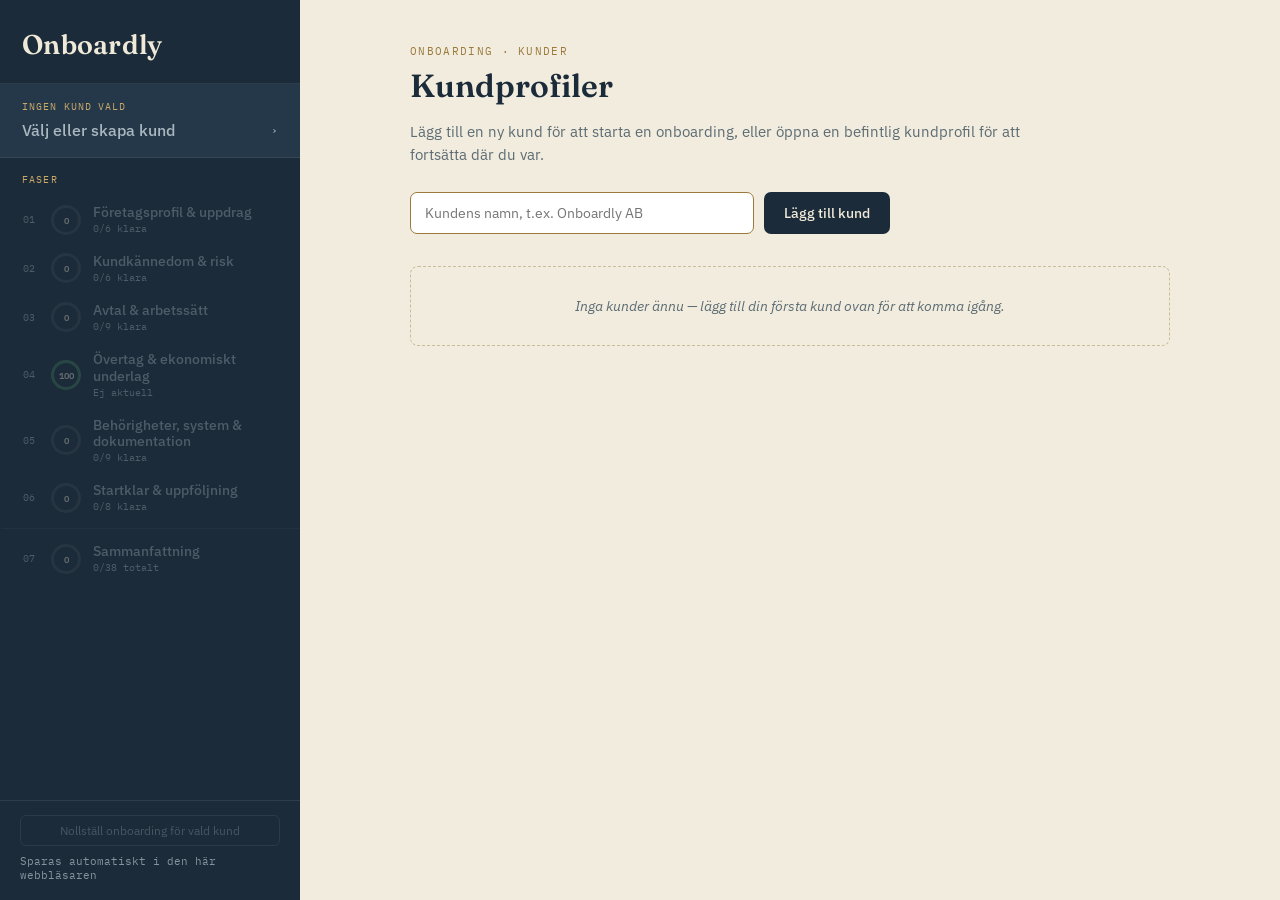
==== commit 5959fb45: "Funktion kring ej valbara fält" ====
--- a/index.html
+++ b/index.html
@@ -14,8 +14,7 @@
 
 <aside id="sidebar">
   <div class="brand">
-    <h1>Onboard</h1>
-    <div class="brand-subtitle">Kundonboarding</div>
+    <h1>Onboardly</h1>
   </div>
   <div id="client-block">
     <button id="client-btn" type="button">
--- a/style.css
+++ b/style.css
@@ -45,12 +45,6 @@
   .brand h1{
     font-family:'Fraunces', serif; font-weight:600; font-size:27px;
     margin:0; letter-spacing:.01em; color:var(--text-light);
-  }
-  .brand-subtitle{
-    margin-top:4px;
-    font-family:'IBM Plex Mono',monospace;
-    font-size:9.5px; letter-spacing:.12em; text-transform:uppercase;
-    color:var(--brass-light);
   }
 
   #client-block{
@@ -435,11 +429,11 @@
   color:#fff; font-size:13px; font-weight:600;
 }
 .field{ display:flex; flex-direction:column; gap:6px; font-size:12.5px; color:var(--text-dim); }
-.field input, .scope-table input{
-  width:100%; border:1px solid var(--line); border-radius:7px; background:#fff;
+.field input, .field select, .scope-table input, .scope-table select{
+  width:100%; min-width:0; border:1px solid var(--line); border-radius:7px; background:#fff;
   color:var(--text-dark); font:inherit; padding:10px 11px;
 }
-.field input:focus, .scope-table input:focus{ outline:2px solid var(--brass-light); outline-offset:1px; border-color:var(--brass); }
+.field input:focus, .field select:focus, .scope-table input:focus, .scope-table select:focus{ outline:2px solid var(--brass-light); outline-offset:1px; border-color:var(--brass); }
 .other-field{ margin-top:12px; max-width:420px; }
 .field-grid.three{ display:grid; grid-template-columns:repeat(3,minmax(0,1fr)); gap:12px; }
 .scope-table{
